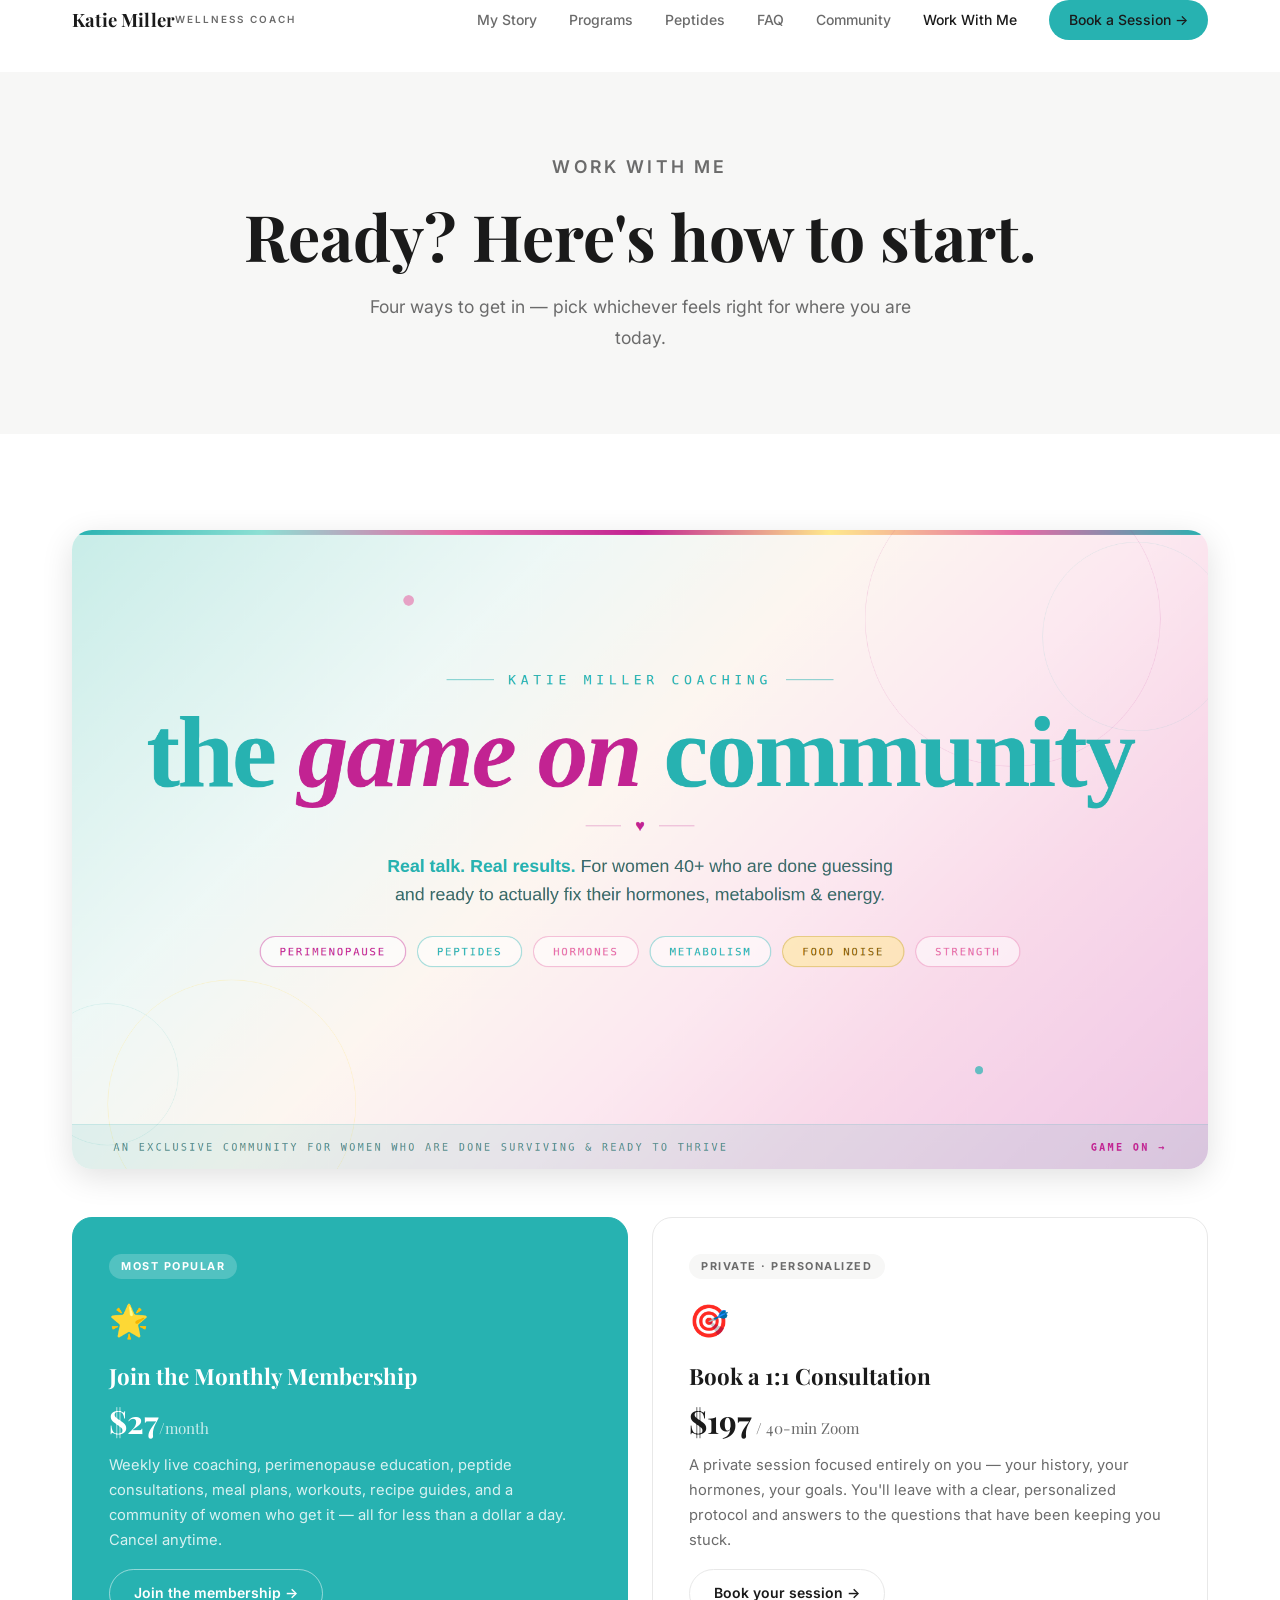
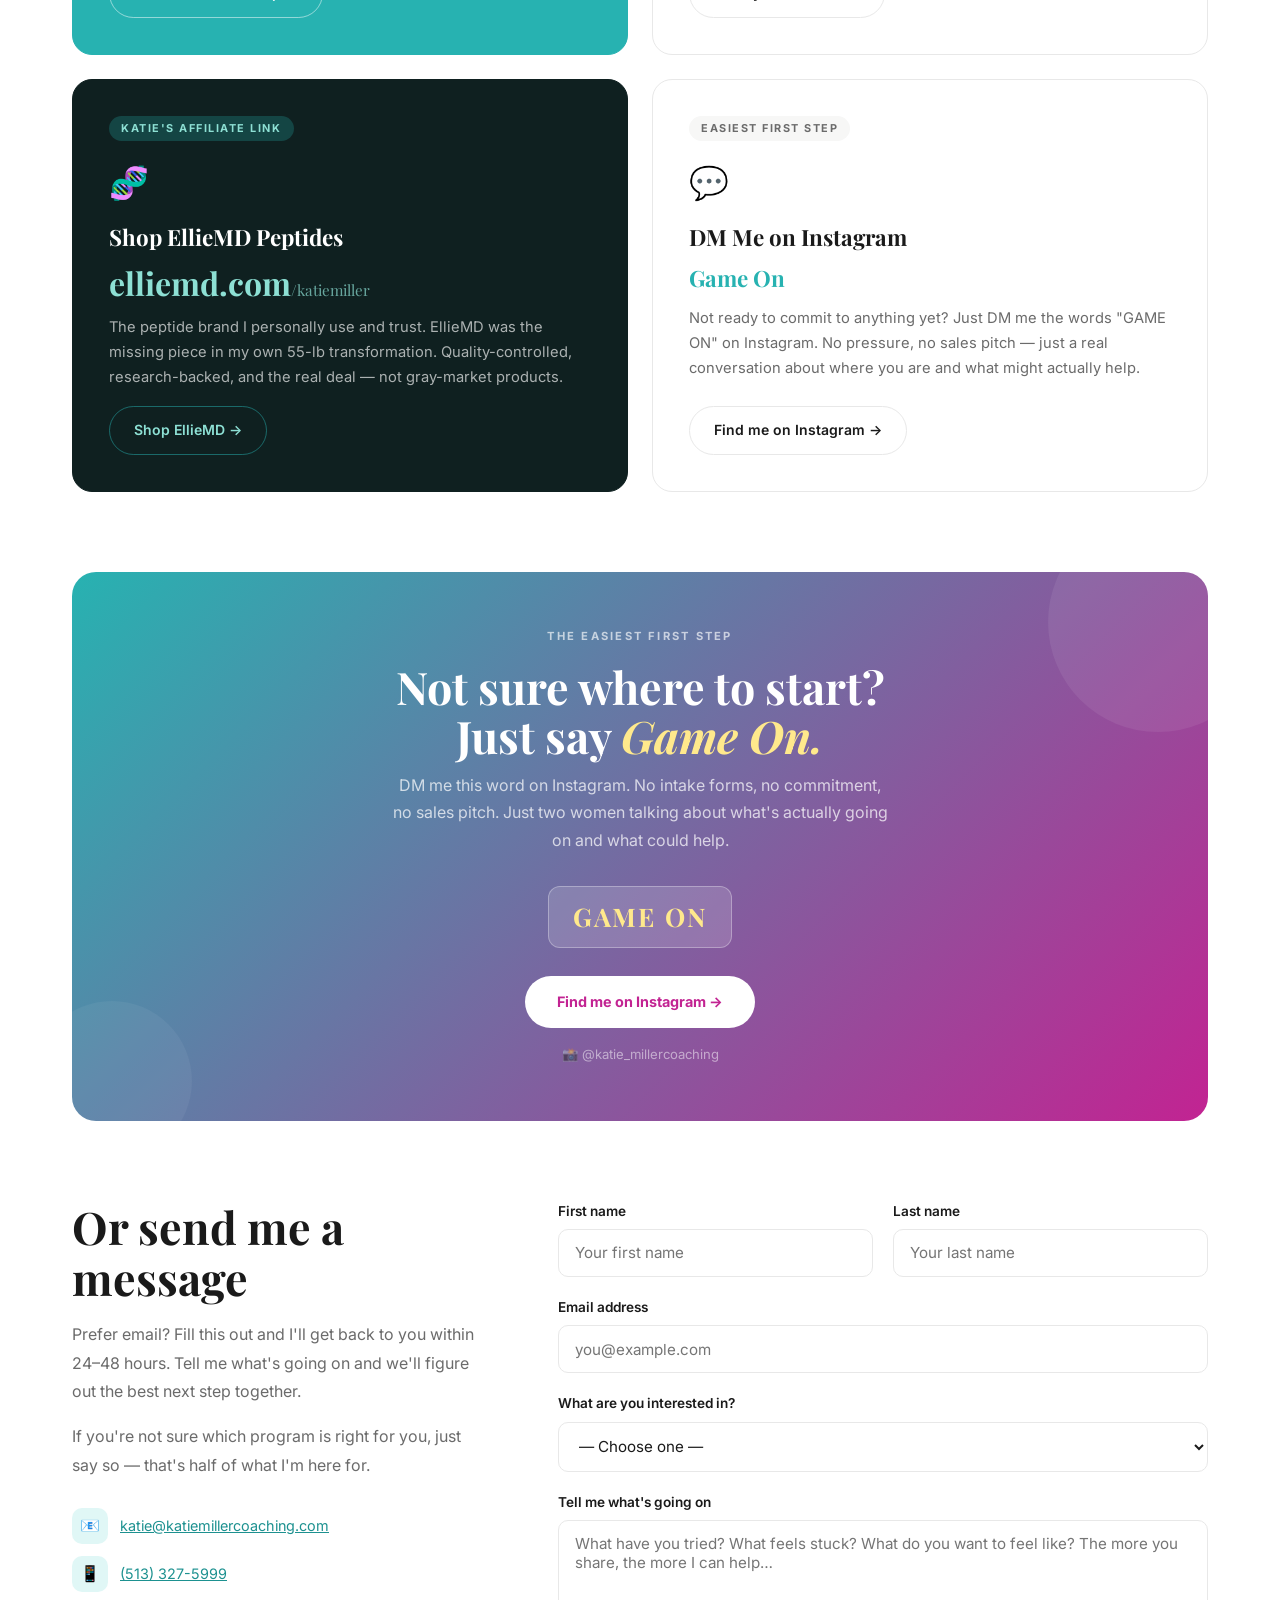
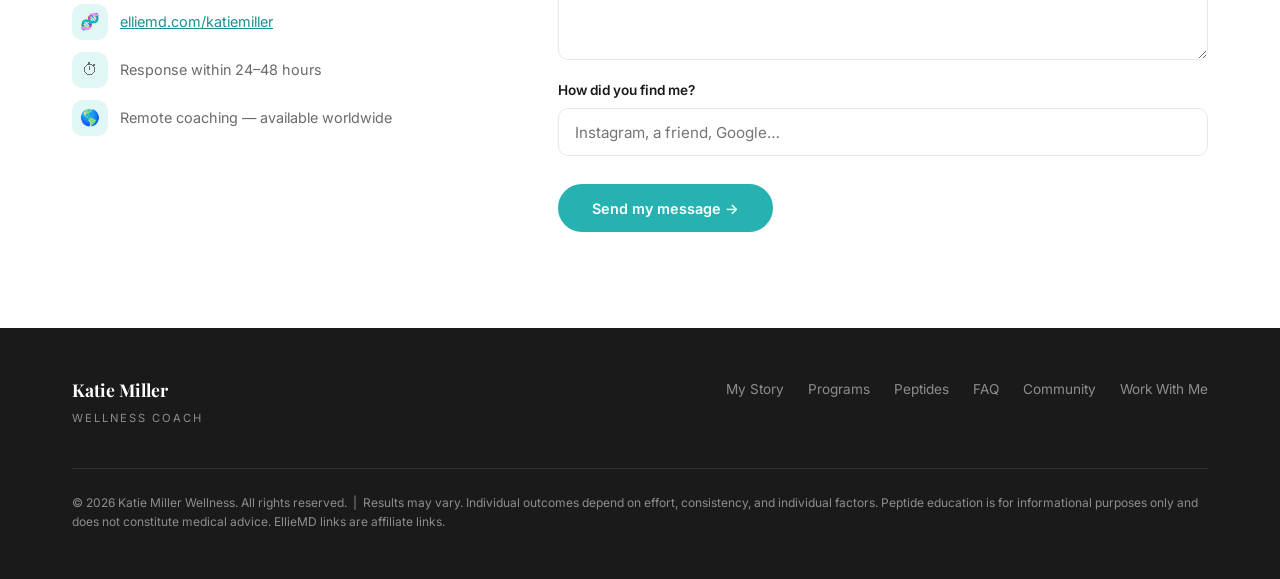
==== contact.html @ aeb62e90 "Initial commit — Katie Miller Wellness website" ====
<!DOCTYPE html>
<html lang="en">
<head>
  <meta charset="UTF-8" />
  <meta name="viewport" content="width=device-width, initial-scale=1.0" />
  <title>Work With Me — Katie Miller Wellness Coach</title>
  <meta name="description" content="Four ways to work with Katie Miller — join the $27 membership, book a $197 1:1 session, shop EllieMD peptides, or DM 'GAME ON' on Instagram. Women 40+ perimenopause coaching." />
  <link rel="stylesheet" href="css/style.css" />
  <style>
    /* ── PATHWAYS GRID ─────────────────────────────── */
    .pathways {
      display: grid;
      grid-template-columns: repeat(2, 1fr);
      gap: 1.5rem;
      margin-bottom: 5rem;
    }

    .pathway {
      border-radius: 20px;
      padding: 2.25rem;
      display: flex;
      flex-direction: column;
      gap: 1rem;
      border: 1.5px solid var(--border);
      background: var(--bg);
      transition: box-shadow 0.2s, transform 0.2s;
      text-decoration: none;
      color: inherit;
    }
    .pathway:hover {
      box-shadow: 0 12px 40px rgba(0,0,0,0.08);
      transform: translateY(-3px);
    }

    .pathway--featured {
      background: var(--accent);
      border-color: var(--accent);
      color: #fff;
    }

    .pathway--elliemd {
      background: #0f2020;
      border-color: #0f2020;
      color: #fff;
    }

    .pathway__icon { font-size: 2rem; }

    .pathway__badge {
      display: inline-block;
      font-size: 0.68rem;
      font-weight: 700;
      letter-spacing: 0.14em;
      text-transform: uppercase;
      padding: 0.25rem 0.75rem;
      border-radius: 100px;
      align-self: flex-start;
    }
    .pathway--featured .pathway__badge { background: rgba(255,255,255,0.2); color: #fff; }
    .pathway--elliemd .pathway__badge  { background: rgba(39,178,177,0.25); color: #8de0d4; }
    .pathway--plain .pathway__badge    { background: var(--bg-soft); color: var(--text-muted); }

    .pathway__title {
      font-family: 'Playfair Display', serif;
      font-size: 1.4rem;
      font-weight: 700;
      line-height: 1.2;
    }

    .pathway__price {
      font-family: 'Playfair Display', serif;
      font-size: 2rem;
      font-weight: 700;
      line-height: 1;
    }
    .pathway__price span { font-size: 0.95rem; font-weight: 400; }
    .pathway--featured .pathway__price span { opacity: 0.75; }
    .pathway--plain .pathway__price span    { color: var(--text-muted); }
    .pathway--elliemd .pathway__price       { color: #8de0d4; }
    .pathway--elliemd .pathway__price span  { color: rgba(141,224,212,0.7); }

    .pathway__desc {
      font-size: 0.92rem;
      line-height: 1.7;
      flex: 1;
    }
    .pathway--featured .pathway__desc { color: rgba(255,255,255,0.82); }
    .pathway--elliemd  .pathway__desc { color: rgba(255,255,255,0.65); }
    .pathway--plain    .pathway__desc { color: var(--text-muted); }

    .pathway__cta {
      display: inline-flex;
      align-items: center;
      gap: 0.4rem;
      padding: 0.75rem 1.5rem;
      border-radius: 100px;
      font-size: 0.875rem;
      font-weight: 600;
      border: 1.5px solid;
      transition: all 0.2s;
      align-self: flex-start;
      margin-top: auto;
      cursor: pointer;
    }
    .pathway--featured .pathway__cta { border-color: rgba(255,255,255,0.5); color: #fff; }
    .pathway--featured .pathway__cta:hover { border-color: #fff; background: rgba(255,255,255,0.12); }
    .pathway--elliemd  .pathway__cta { border-color: rgba(39,178,177,0.5); color: #8de0d4; }
    .pathway--elliemd  .pathway__cta:hover { border-color: #8de0d4; background: rgba(39,178,177,0.1); }
    .pathway--plain    .pathway__cta { border-color: var(--border); color: var(--text); }
    .pathway--plain    .pathway__cta:hover { border-color: var(--text); }

    /* ── INSTAGRAM / DM SECTION ─────────────────────── */
    .dm-section {
      background: linear-gradient(135deg, #27b2b1, #c22392);
      border-radius: 24px;
      padding: 3.5rem;
      text-align: center;
      margin-bottom: 5rem;
      position: relative;
      overflow: hidden;
    }
    .dm-section::before {
      content: '';
      position: absolute; top: -60px; right: -60px;
      width: 220px; height: 220px; border-radius: 50%;
      background: rgba(255,255,255,0.07);
    }
    .dm-section::after {
      content: '';
      position: absolute; bottom: -40px; left: -40px;
      width: 160px; height: 160px; border-radius: 50%;
      background: rgba(255,255,255,0.05);
    }
    .dm-section__inner { position: relative; z-index: 1; }
    .dm-section__tag {
      font-size: 0.7rem; font-weight: 700; letter-spacing: 0.2em;
      text-transform: uppercase; color: rgba(255,255,255,0.65);
      margin-bottom: 1rem;
    }
    .dm-section__title {
      font-family: 'Playfair Display', serif;
      font-size: clamp(1.8rem, 4vw, 2.8rem);
      font-weight: 700; color: #fff;
      margin-bottom: 0.75rem; line-height: 1.1;
    }
    .dm-section__title em { font-style: italic; color: #ffe98c; }
    .dm-section__sub {
      color: rgba(255,255,255,0.72); font-size: 1rem;
      line-height: 1.7; max-width: 500px; margin: 0 auto 2rem;
    }
    .dm-section__word {
      display: inline-block;
      background: rgba(255,255,255,0.15);
      border: 1.5px solid rgba(255,255,255,0.3);
      border-radius: 12px;
      padding: 0.6rem 1.5rem;
      font-family: 'Playfair Display', serif;
      font-size: 1.6rem; font-weight: 700;
      color: #ffe98c; letter-spacing: 0.08em;
      margin-bottom: 1.75rem;
    }
    .dm-section__cta {
      display: inline-flex; align-items: center; gap: 0.5rem;
      background: #fff; color: #c22392;
      font-size: 0.9rem; font-weight: 700;
      padding: 0.9rem 2rem; border-radius: 100px;
      text-decoration: none; transition: opacity 0.2s;
    }
    .dm-section__cta:hover { opacity: 0.9; }
    .dm-section__handle {
      display: block; margin-top: 1rem;
      color: rgba(255,255,255,0.5); font-size: 0.82rem;
    }

    /* ── CONTACT FORM SECTION ───────────────────────── */
    .contact-layout {
      display: grid;
      grid-template-columns: 1fr 1.6fr;
      gap: 5rem;
      align-items: start;
    }

    .contact-aside h2 { margin-bottom: 1rem; }
    .contact-aside p { color: var(--text-muted); line-height: 1.8; font-size: 1rem; margin-bottom: 1rem; }

    .contact-detail-list { display: flex; flex-direction: column; gap: 0.75rem; margin-top: 1.75rem; }
    .contact-detail-row {
      display: flex; align-items: center; gap: 0.75rem;
      font-size: 0.9rem; color: var(--text-muted);
    }
    .contact-detail-row__icon {
      width: 36px; height: 36px; border-radius: 10px;
      background: var(--accent-light);
      display: flex; align-items: center; justify-content: center;
      flex-shrink: 0; font-size: 1rem;
    }
    .contact-detail-row a { color: var(--accent-dark); text-decoration: underline; }

    @media (max-width: 900px) {
      .pathways { grid-template-columns: 1fr; }
      .contact-layout { grid-template-columns: 1fr; gap: 3rem; }
      .dm-section { padding: 2.5rem 1.5rem; }
    }
  </style>
</head>
<body>

  <!-- ===== NAVIGATION ===== -->
  <nav class="nav">
    <div class="container">
      <div class="nav__inner">
        <a href="index.html" class="nav__logo">
          <span class="nav__logo-name">Katie Miller</span>
          <span class="nav__logo-sub">Wellness Coach</span>
        </a>
        <ul class="nav__links">
          <li><a href="my-story.html">My Story</a></li>
          <li><a href="programs.html">Programs</a></li>
          <li><a href="https://katiemillercoaching.com/peptide-101" target="_blank" rel="noopener">Peptides</a></li>
          <li><a href="faq.html">FAQ</a></li>
          <li><a href="https://www.skool.com/the-game-on-community" target="_blank" rel="noopener">Community</a></li>
          <li><a href="contact.html">Work With Me</a></li>
          <li><a href="contact.html" class="btn-nav">Book a Session →</a></li>
        </ul>
        <button class="nav__hamburger" aria-label="Toggle menu">
          <span></span><span></span><span></span>
        </button>
      </div>
    </div>
  </nav>
  <nav class="nav__drawer">
    <a href="my-story.html">My Story</a>
    <a href="programs.html">Programs</a>
    <a href="https://katiemillercoaching.com/peptide-101" target="_blank" rel="noopener">Peptides</a>
    <a href="faq.html">FAQ</a>
    <a href="https://www.skool.com/the-game-on-community" target="_blank" rel="noopener">Community</a>
    <a href="contact.html">Work With Me</a>
    <a href="contact.html" class="btn btn--primary" style="margin-top:0.5rem;">Book a Session →</a>
  </nav>

  <!-- ===== PAGE HERO ===== -->
  <section class="page-hero">
    <div class="container">
      <p class="eyebrow">Work With Me</p>
      <h1>Ready? Here's how to start.</h1>
      <p>Four ways to get in — pick whichever feels right for where you are today.</p>
    </div>
  </section>

  <!-- ===== PATHWAYS ===== -->
  <section class="section">
    <div class="container">

      <!-- Skool community banner -->
      <a href="https://www.skool.com/the-game-on-community" target="_blank" rel="noopener" style="display:block;margin-bottom:3rem;border-radius:20px;overflow:hidden;box-shadow:0 8px 32px rgba(0,0,0,0.12);">
        <img src="images/skool-banner.png" alt="The Game On Community — Katie Miller Coaching" style="width:100%;display:block;">
      </a>

      <div class="pathways">

        <!-- Membership -->
        <div class="pathway pathway--featured">
          <span class="pathway__badge">Most popular</span>
          <div class="pathway__icon">🌟</div>
          <h3 class="pathway__title">Join the Monthly Membership</h3>
          <div class="pathway__price">$27<span>/month</span></div>
          <p class="pathway__desc">Weekly live coaching, perimenopause education, peptide consultations, meal plans, workouts, recipe guides, and a community of women who get it — all for less than a dollar a day. Cancel anytime.</p>
          <a href="https://buy.stripe.com/00wbIVf8x89642Z5EM5c400" target="_blank" rel="noopener" class="pathway__cta">Join the membership →</a>
        </div>

        <!-- 1:1 Session -->
        <div class="pathway pathway--plain">
          <span class="pathway__badge">Private · Personalized</span>
          <div class="pathway__icon">🎯</div>
          <h3 class="pathway__title">Book a 1:1 Consultation</h3>
          <div class="pathway__price">$197<span> / 40-min Zoom</span></div>
          <p class="pathway__desc">A private session focused entirely on you — your history, your hormones, your goals. You'll leave with a clear, personalized protocol and answers to the questions that have been keeping you stuck.</p>
          <a href="mailto:katie@katiemillercoaching.com?subject=1:1 Consultation Booking" class="pathway__cta">Book your session →</a>
        </div>

        <!-- EllieMD -->
        <a href="https://www.elliemd.com/katiemiller" target="_blank" rel="noopener" class="pathway pathway--elliemd">
          <span class="pathway__badge">Katie's affiliate link</span>
          <div class="pathway__icon">🧬</div>
          <h3 class="pathway__title">Shop EllieMD Peptides</h3>
          <div class="pathway__price">elliemd.com<span>/katiemiller</span></div>
          <p class="pathway__desc">The peptide brand I personally use and trust. EllieMD was the missing piece in my own 55-lb transformation. Quality-controlled, research-backed, and the real deal — not gray-market products.</p>
          <span class="pathway__cta">Shop EllieMD →</span>
        </a>

        <!-- DM on Instagram -->
        <div class="pathway pathway--plain">
          <span class="pathway__badge">Easiest first step</span>
          <div class="pathway__icon">💬</div>
          <h3 class="pathway__title">DM Me on Instagram</h3>
          <div class="pathway__price" style="font-size:1.4rem; color:var(--accent);">Game On</div>
          <p class="pathway__desc">Not ready to commit to anything yet? Just DM me the words "GAME ON" on Instagram. No pressure, no sales pitch — just a real conversation about where you are and what might actually help.</p>
          <a href="https://www.instagram.com/katie_millercoaching/" target="_blank" rel="noopener" class="pathway__cta">Find me on Instagram →</a>
        </div>

      </div>

      <!-- DM BANNER -->
      <div class="dm-section">
        <div class="dm-section__inner">
          <p class="dm-section__tag">The easiest first step</p>
          <h2 class="dm-section__title">Not sure where to start?<br>Just say <em>Game On.</em></h2>
          <p class="dm-section__sub">DM me this word on Instagram. No intake forms, no commitment, no sales pitch. Just two women talking about what's actually going on and what could help.</p>
          <div class="dm-section__word">GAME ON</div>
          <br>
          <a href="https://www.instagram.com/katie_millercoaching/" target="_blank" rel="noopener" class="dm-section__cta">
            Find me on Instagram →
          </a>
          <span class="dm-section__handle">📸 @katie_millercoaching</span>
        </div>
      </div>

      <!-- CONTACT FORM -->
      <div class="contact-layout">

        <div class="contact-aside">
          <h2>Or send me a message</h2>
          <p>Prefer email? Fill this out and I'll get back to you within 24–48 hours. Tell me what's going on and we'll figure out the best next step together.</p>
          <p>If you're not sure which program is right for you, just say so — that's half of what I'm here for.</p>

          <div class="contact-detail-list">
            <div class="contact-detail-row">
              <div class="contact-detail-row__icon">📧</div>
              <a href="mailto:katie@katiemillercoaching.com">katie@katiemillercoaching.com</a>
            </div>
            <div class="contact-detail-row">
              <div class="contact-detail-row__icon">📱</div>
              <a href="tel:5133275999">(513) 327-5999</a>
            </div>
            <div class="contact-detail-row">
              <div class="contact-detail-row__icon">🧬</div>
              <a href="https://www.elliemd.com/katiemiller" target="_blank" rel="noopener">elliemd.com/katiemiller</a>
            </div>
            <div class="contact-detail-row">
              <div class="contact-detail-row__icon">⏱</div>
              <span>Response within 24–48 hours</span>
            </div>
            <div class="contact-detail-row">
              <div class="contact-detail-row__icon">🌎</div>
              <span>Remote coaching — available worldwide</span>
            </div>
          </div>
        </div>

        <form class="form" action="mailto:katie@katiemillercoaching.com" method="POST" enctype="text/plain">
          <div class="form-row">
            <div class="form-group">
              <label for="first-name">First name</label>
              <input type="text" id="first-name" name="first-name" placeholder="Your first name" required />
            </div>
            <div class="form-group">
              <label for="last-name">Last name</label>
              <input type="text" id="last-name" name="last-name" placeholder="Your last name" required />
            </div>
          </div>

          <div class="form-group">
            <label for="email">Email address</label>
            <input type="email" id="email" name="email" placeholder="you@example.com" required />
          </div>

          <div class="form-group">
            <label for="interest">What are you interested in?</label>
            <select id="interest" name="interest">
              <option value="">— Choose one —</option>
              <option value="membership">Monthly Membership ($27/mo)</option>
              <option value="consult">1:1 Consultation ($197)</option>
              <option value="elliemd">EllieMD peptides</option>
              <option value="unsure">Not sure yet — I need help figuring it out</option>
            </select>
          </div>

          <div class="form-group">
            <label for="situation">Tell me what's going on</label>
            <textarea id="situation" name="situation" placeholder="What have you tried? What feels stuck? What do you want to feel like? The more you share, the more I can help…" required></textarea>
          </div>

          <div class="form-group">
            <label for="heard">How did you find me?</label>
            <input type="text" id="heard" name="heard" placeholder="Instagram, a friend, Google…" />
          </div>

          <!-- Hidden field so you know where submissions came from -->
          <input type="hidden" name="_subject" value="New inquiry from katiemillerwellness.com" />

          <button type="submit" class="btn btn--primary" style="align-self:flex-start; margin-top:0.5rem;">
            Send my message →
          </button>
        </form>

      </div>
    </div>
  </section>

  <!-- ===== FOOTER ===== -->
  <footer class="footer">
    <div class="container">
      <div class="footer__inner">
        <div>
          <div class="footer__brand-name">Katie Miller</div>
          <div class="footer__brand-sub">Wellness Coach</div>
        </div>
        <ul class="footer__links">
          <li><a href="my-story.html">My Story</a></li>
          <li><a href="programs.html">Programs</a></li>
          <li><a href="https://katiemillercoaching.com/peptide-101" target="_blank" rel="noopener">Peptides</a></li>
          <li><a href="faq.html">FAQ</a></li>
          <li><a href="https://www.skool.com/the-game-on-community" target="_blank" rel="noopener">Community</a></li>
          <li><a href="contact.html">Work With Me</a></li>
        </ul>
      </div>
      <div class="footer__bottom">
        © 2026 Katie Miller Wellness. All rights reserved. &nbsp;|&nbsp; Results may vary. Individual outcomes depend on effort, consistency, and individual factors. Peptide education is for informational purposes only and does not constitute medical advice. EllieMD links are affiliate links.
      </div>
    </div>
  </footer>

  <script src="js/main.js"></script>
</body>
</html>
---- css/style.css ----
/* ============================================================
   DESIGN SYSTEM
   ============================================================ */
@import url('https://fonts.googleapis.com/css2?family=Playfair+Display:ital,wght@0,400;0,600;0,700;1,400;1,600&family=Inter:wght@300;400;500;600&display=swap');

:root {
  --bg: #ffffff;
  --bg-soft: #f7f7f6;
  --bg-dark: #1a1a1a;
  --text: #1a1a1a;
  --text-muted: #6b6b6b;
  --accent: #27b2b1;
  --accent-dark: #1d9190;
  --accent-light: #e0f7f6;
  --accent2: #e66aa6;
  --accent2-dark: #c22392;
  --border: #e8e8e8;
  --max-w: 1200px;
  --nav-h: 72px;
}

/* ============================================================
   RESET & BASE
   ============================================================ */
*, *::before, *::after { box-sizing: border-box; margin: 0; padding: 0; }

html { scroll-behavior: smooth; font-size: 16px; }

body {
  font-family: 'Inter', sans-serif;
  color: var(--text);
  background: var(--bg);
  line-height: 1.6;
  -webkit-font-smoothing: antialiased;
}

img { max-width: 100%; display: block; }
a { color: inherit; text-decoration: none; }
ul { list-style: none; }

/* ============================================================
   TYPOGRAPHY
   ============================================================ */
h1, h2, h3, h4 {
  font-family: 'Playfair Display', serif;
  line-height: 1.15;
  font-weight: 700;
}

h1 { font-size: clamp(2.4rem, 5vw, 4rem); }
h2 { font-size: clamp(1.8rem, 3.5vw, 2.8rem); }
h3 { font-size: clamp(1.2rem, 2vw, 1.6rem); }

.eyebrow {
  font-family: 'Inter', sans-serif;
  font-size: 0.72rem;
  font-weight: 600;
  letter-spacing: 0.18em;
  text-transform: uppercase;
  color: var(--text-muted);
}

/* ============================================================
   LAYOUT HELPERS
   ============================================================ */
.container {
  width: 100%;
  max-width: var(--max-w);
  margin: 0 auto;
  padding: 0 2rem;
}

.section { padding: 6rem 0; }
.section--soft { background: var(--bg-soft); }
.section--dark { background: var(--bg-dark); color: #fff; }

.two-col {
  display: grid;
  grid-template-columns: 1fr 1fr;
  gap: 4rem;
  align-items: center;
}

.three-col {
  display: grid;
  grid-template-columns: repeat(3, 1fr);
  gap: 2rem;
}

/* ============================================================
   NAVIGATION
   ============================================================ */
.nav {
  position: fixed;
  top: 0; left: 0; right: 0;
  z-index: 100;
  height: var(--nav-h);
  background: rgba(255,255,255,0.95);
  backdrop-filter: blur(8px);
  border-bottom: 1px solid transparent;
  transition: border-color 0.3s, box-shadow 0.3s;
}

.nav.scrolled {
  border-color: var(--border);
  box-shadow: 0 1px 12px rgba(0,0,0,0.06);
}

.nav__inner {
  display: flex;
  align-items: center;
  justify-content: space-between;
  height: 100%;
}

.nav__logo {
  display: flex;
  align-items: center;
}

.nav__logo-img {
  height: 46px;
  width: auto;
  mix-blend-mode: multiply;
}

.nav__logo-name {
  font-family: 'Playfair Display', serif;
  font-size: 1.15rem;
  font-weight: 700;
  letter-spacing: 0.01em;
}

.nav__logo-sub {
  font-size: 0.62rem;
  font-weight: 600;
  letter-spacing: 0.2em;
  text-transform: uppercase;
  color: var(--text-muted);
}

.nav__links {
  display: flex;
  align-items: center;
  gap: 2rem;
}

.nav__links a {
  font-size: 0.875rem;
  font-weight: 500;
  color: var(--text-muted);
  transition: color 0.2s;
}

.nav__links a:hover { color: var(--text); }

.nav__links a.active { color: var(--text); }

.btn-nav {
  display: inline-flex;
  align-items: center;
  gap: 0.4rem;
  padding: 0.55rem 1.25rem;
  background: var(--accent);
  color: #fff;
  border-radius: 100px;
  font-size: 0.85rem;
  font-weight: 600;
  transition: background 0.2s, transform 0.15s;
}

.btn-nav:hover {
  background: var(--accent-dark);
  transform: translateY(-1px);
}

/* Hamburger */
.nav__hamburger {
  display: none;
  flex-direction: column;
  gap: 5px;
  cursor: pointer;
  padding: 4px;
  background: none;
  border: none;
}

.nav__hamburger span {
  display: block;
  width: 24px;
  height: 2px;
  background: var(--text);
  border-radius: 2px;
  transition: transform 0.3s, opacity 0.3s;
}

.nav__hamburger.open span:nth-child(1) { transform: translateY(7px) rotate(45deg); }
.nav__hamburger.open span:nth-child(2) { opacity: 0; }
.nav__hamburger.open span:nth-child(3) { transform: translateY(-7px) rotate(-45deg); }

/* Mobile drawer */
.nav__drawer {
  display: none;
  position: fixed;
  top: var(--nav-h);
  left: 0; right: 0;
  background: #fff;
  border-bottom: 1px solid var(--border);
  padding: 1.5rem 2rem 2rem;
  flex-direction: column;
  gap: 1.25rem;
  z-index: 99;
}

.nav__drawer.open { display: flex; }

.nav__drawer a {
  font-size: 1rem;
  font-weight: 500;
  color: var(--text);
  padding-bottom: 0.75rem;
  border-bottom: 1px solid var(--border);
}

/* ============================================================
   BUTTONS
   ============================================================ */
.btn {
  display: inline-flex;
  align-items: center;
  gap: 0.4rem;
  padding: 0.85rem 2rem;
  border-radius: 100px;
  font-family: 'Inter', sans-serif;
  font-size: 0.9rem;
  font-weight: 600;
  cursor: pointer;
  transition: all 0.2s;
  border: 2px solid transparent;
}

.btn--primary {
  background: var(--accent);
  color: #fff;
  border-color: var(--accent);
}

.btn--primary:hover {
  background: var(--accent-dark);
  border-color: var(--accent-dark);
  transform: translateY(-2px);
  box-shadow: 0 6px 20px rgba(39,178,177,0.35);
}

.btn--outline {
  background: transparent;
  color: var(--text);
  border-color: var(--border);
}

.btn--outline:hover {
  border-color: var(--text);
  transform: translateY(-2px);
}

.btn--outline-white {
  background: transparent;
  color: #fff;
  border-color: rgba(255,255,255,0.4);
}

.btn--outline-white:hover {
  border-color: #fff;
  background: rgba(255,255,255,0.08);
}

.btn-group {
  display: flex;
  gap: 1rem;
  flex-wrap: wrap;
  align-items: center;
}

/* ============================================================
   HERO
   ============================================================ */
.hero {
  min-height: 100vh;
  padding-top: var(--nav-h);
  display: flex;
  align-items: center;
}

.hero__inner {
  display: grid;
  grid-template-columns: 1fr 1fr;
  gap: 4rem;
  align-items: center;
  padding: 5rem 0;
}

.hero__tag {
  margin-bottom: 1.25rem;
}

.hero__headline {
  font-size: clamp(3rem, 6.5vw, 5.2rem);
  line-height: 1.08;
  margin-bottom: 1.5rem;
}

.hero__headline em {
  font-style: italic;
  color: var(--accent2-dark);
}

.hero__sub {
  font-size: 1.05rem;
  color: var(--text-muted);
  line-height: 1.75;
  margin-bottom: 2.5rem;
  max-width: 480px;
}

/* Hero image / media block */
.hero__media {
  position: relative;
}

.hero__img-wrap {
  border-radius: 20px;
  overflow: hidden;
  background: var(--accent-light);
  aspect-ratio: 4/5;
  display: flex;
  align-items: center;
  justify-content: center;
}

.hero__img-wrap img {
  width: 100%;
  height: 100%;
  object-fit: cover;
}

.hero__img-placeholder {
  width: 100%;
  height: 100%;
  background: linear-gradient(135deg, var(--accent-light) 0%, #b2e8e7 100%);
  display: flex;
  flex-direction: column;
  align-items: center;
  justify-content: center;
  gap: 0.5rem;
  color: var(--accent-dark);
  font-size: 0.85rem;
  font-weight: 500;
  aspect-ratio: 4/5;
}

/* Floating stat badges */
.hero__badge {
  position: absolute;
  background: #fff;
  border-radius: 14px;
  padding: 0.7rem 1.1rem;
  box-shadow: 0 8px 30px rgba(0,0,0,0.12);
  display: flex;
  flex-direction: column;
  line-height: 1.2;
  white-space: nowrap;
}

.hero__badge--tl {
  top: -1rem;
  left: -1.5rem;
}

.hero__badge--br {
  bottom: -1rem;
  right: -1.5rem;
}

.hero__badge-value {
  font-family: 'Playfair Display', serif;
  font-size: 1.6rem;
  font-weight: 700;
  color: var(--text);
}

.hero__badge-label {
  font-size: 0.68rem;
  font-weight: 600;
  letter-spacing: 0.1em;
  text-transform: uppercase;
  color: var(--text-muted);
}

.hero__badge-sub {
  font-size: 0.72rem;
  color: var(--accent-dark);
  font-weight: 600;
}

/* ============================================================
   STATS / PROOF STRIP
   ============================================================ */
.stats { border-top: 1px solid var(--border); border-bottom: 1px solid var(--border); }

.stats__grid {
  display: grid;
  grid-template-columns: repeat(3, 1fr);
  divide-x: 1px solid var(--border);
}

.stat-item {
  padding: 2.5rem 2rem;
  text-align: center;
  border-right: 1px solid var(--border);
}

.stat-item:last-child { border-right: none; }

.stat-item__value {
  font-family: 'Playfair Display', serif;
  font-size: 2.8rem;
  font-weight: 700;
  color: var(--text);
  line-height: 1;
  margin-bottom: 0.4rem;
}

.stat-item__label {
  font-size: 0.8rem;
  font-weight: 500;
  color: var(--text-muted);
  text-transform: uppercase;
  letter-spacing: 0.1em;
}

/* ============================================================
   STORY TEASER
   ============================================================ */
.story-img {
  border-radius: 16px;
  overflow: hidden;
  background: var(--accent-light);
}

.story-img__placeholder {
  aspect-ratio: 4/5;
  background: linear-gradient(160deg, #b2e8e7 0%, var(--accent-light) 100%);
  display: flex;
  align-items: center;
  justify-content: center;
  color: var(--accent-dark);
  font-size: 0.85rem;
  font-weight: 500;
}

.story-text { display: flex; flex-direction: column; gap: 1.25rem; }

.story-text h2 { margin-bottom: 0.25rem; }

.story-text p { color: var(--text-muted); font-size: 1.05rem; line-height: 1.8; }

/* ============================================================
   PROGRAM CARDS
   ============================================================ */
.section__header {
  text-align: center;
  margin-bottom: 3.5rem;
}

.section__header h2 { margin-bottom: 0.75rem; }
.section__header p { color: var(--text-muted); font-size: 1.05rem; max-width: 520px; margin: 0 auto; }

.card {
  background: var(--bg);
  border: 1px solid var(--border);
  border-radius: 16px;
  padding: 2rem;
  display: flex;
  flex-direction: column;
  gap: 1rem;
  transition: box-shadow 0.2s, transform 0.2s;
}

.card:hover {
  box-shadow: 0 10px 36px rgba(0,0,0,0.08);
  transform: translateY(-3px);
}

.card--featured {
  background: var(--accent);
  border-color: var(--accent);
  color: #fff;
}

.card--featured .card__meta,
.card--featured .card__desc { color: rgba(255,255,255,0.8); }

.card__icon {
  width: 44px;
  height: 44px;
  border-radius: 12px;
  background: var(--accent-light);
  display: flex;
  align-items: center;
  justify-content: center;
  font-size: 1.3rem;
}

.card--featured .card__icon { background: rgba(255,255,255,0.2); }

.card__title {
  font-family: 'Playfair Display', serif;
  font-size: 1.3rem;
  font-weight: 700;
}

.card__meta {
  font-size: 0.8rem;
  font-weight: 600;
  letter-spacing: 0.1em;
  text-transform: uppercase;
  color: var(--text-muted);
}

.card__desc {
  color: var(--text-muted);
  font-size: 0.95rem;
  line-height: 1.7;
  flex: 1;
}

.card .btn { margin-top: auto; align-self: flex-start; }

.card--featured .btn--outline {
  color: #fff;
  border-color: rgba(255,255,255,0.5);
}

.card--featured .btn--outline:hover {
  border-color: #fff;
  background: rgba(255,255,255,0.1);
}

/* ============================================================
   TESTIMONIALS
   ============================================================ */
.testimonials { }

.testimonial-grid {
  display: grid;
  grid-template-columns: repeat(3, 1fr);
  gap: 1.5rem;
}

.testimonial {
  background: var(--bg);
  border: 1px solid var(--border);
  border-radius: 16px;
  padding: 1.75rem;
  display: flex;
  flex-direction: column;
  gap: 1rem;
}

.testimonial__stars {
  color: var(--accent);
  font-size: 0.9rem;
  letter-spacing: 0.1em;
}

.testimonial__quote {
  font-family: 'Playfair Display', serif;
  font-size: 1rem;
  line-height: 1.65;
  color: var(--text);
  flex: 1;
}

.testimonial__author {
  display: flex;
  align-items: center;
  gap: 0.75rem;
}

.testimonial__avatar {
  width: 40px;
  height: 40px;
  border-radius: 50%;
  background: var(--accent-light);
  display: flex;
  align-items: center;
  justify-content: center;
  font-weight: 700;
  font-size: 0.85rem;
  color: var(--accent-dark);
  flex-shrink: 0;
}

.testimonial__name { font-weight: 600; font-size: 0.9rem; }
.testimonial__detail { font-size: 0.8rem; color: var(--text-muted); }

/* ============================================================
   CTA BANNER
   ============================================================ */
.cta-banner {
  background: linear-gradient(135deg, var(--accent) 0%, var(--accent2-dark) 100%);
  color: #fff;
  text-align: center;
  padding: 6rem 0;
}

.cta-banner h2 {
  margin-bottom: 1rem;
  color: #fff;
}

.cta-banner p {
  color: rgba(255,255,255,0.65);
  font-size: 1.05rem;
  max-width: 480px;
  margin: 0 auto 2.5rem;
  line-height: 1.7;
}

/* ============================================================
   PAGE HERO (inner pages)
   ============================================================ */
.page-hero {
  padding: calc(var(--nav-h) + 5rem) 0 5rem;
  text-align: center;
  background: var(--bg-soft);
}

.page-hero .eyebrow { margin-bottom: 1rem; }
.page-hero h1 { margin-bottom: 1.25rem; }
.page-hero p {
  font-size: 1.1rem;
  color: var(--text-muted);
  max-width: 560px;
  margin: 0 auto;
  line-height: 1.75;
}

/* ============================================================
   MY STORY PAGE
   ============================================================ */
.story-section { max-width: 720px; margin: 0 auto; }

.story-section p {
  font-size: 1.05rem;
  color: var(--text-muted);
  line-height: 1.85;
  margin-bottom: 1.5rem;
}

.story-section h3 {
  margin: 2.5rem 0 1rem;
  color: var(--text);
}

.pull-quote {
  border-left: 3px solid var(--accent);
  padding: 1.5rem 2rem;
  margin: 2.5rem 0;
  background: var(--accent-light);
  border-radius: 0 12px 12px 0;
}

.pull-quote p {
  font-family: 'Playfair Display', serif;
  font-size: 1.25rem;
  font-style: italic;
  color: var(--text) !important;
  line-height: 1.6;
  margin: 0 !important;
}

/* ============================================================
   FAQ PAGE
   ============================================================ */
.faq-list {
  max-width: 720px;
  margin: 0 auto;
  display: flex;
  flex-direction: column;
  gap: 0;
}

.faq-item {
  border-bottom: 1px solid var(--border);
}

.faq-item:first-child { border-top: 1px solid var(--border); }

.faq-question {
  width: 100%;
  background: none;
  border: none;
  padding: 1.4rem 0;
  display: flex;
  justify-content: space-between;
  align-items: center;
  cursor: pointer;
  text-align: left;
  font-family: 'Inter', sans-serif;
  font-size: 1rem;
  font-weight: 600;
  color: var(--text);
  gap: 1rem;
  transition: color 0.2s;
}

.faq-question:hover { color: var(--accent-dark); }

.faq-chevron {
  width: 20px;
  height: 20px;
  flex-shrink: 0;
  border-radius: 50%;
  border: 1.5px solid var(--border);
  display: flex;
  align-items: center;
  justify-content: center;
  font-size: 0.7rem;
  transition: transform 0.3s, border-color 0.2s;
  color: var(--text-muted);
}

.faq-item.open .faq-chevron {
  transform: rotate(180deg);
  border-color: var(--accent);
  color: var(--accent);
}

.faq-answer {
  max-height: 0;
  overflow: hidden;
  transition: max-height 0.35s ease;
}

.faq-answer-inner {
  padding-bottom: 1.4rem;
  color: var(--text-muted);
  font-size: 0.97rem;
  line-height: 1.8;
}

.faq-item.open .faq-answer { max-height: 400px; }

/* ============================================================
   CONTACT PAGE
   ============================================================ */
.contact-grid {
  display: grid;
  grid-template-columns: 1fr 1.6fr;
  gap: 5rem;
  align-items: start;
}

.contact-info h2 { margin-bottom: 1rem; }
.contact-info p { color: var(--text-muted); line-height: 1.8; font-size: 1rem; margin-bottom: 1.5rem; }

.contact-detail {
  display: flex;
  flex-direction: column;
  gap: 0.75rem;
  margin-top: 2rem;
}

.contact-detail-item {
  display: flex;
  align-items: center;
  gap: 0.75rem;
  font-size: 0.9rem;
  color: var(--text-muted);
}

.contact-detail-item span:first-child {
  width: 36px;
  height: 36px;
  border-radius: 10px;
  background: var(--accent-light);
  display: flex;
  align-items: center;
  justify-content: center;
  flex-shrink: 0;
  font-size: 1rem;
}

/* Form */
.form { display: flex; flex-direction: column; gap: 1.25rem; }

.form-group { display: flex; flex-direction: column; gap: 0.4rem; }

.form-group label {
  font-size: 0.85rem;
  font-weight: 600;
  color: var(--text);
}

.form-group input,
.form-group select,
.form-group textarea {
  width: 100%;
  padding: 0.85rem 1rem;
  border: 1.5px solid var(--border);
  border-radius: 10px;
  font-family: 'Inter', sans-serif;
  font-size: 0.95rem;
  color: var(--text);
  background: var(--bg);
  transition: border-color 0.2s, box-shadow 0.2s;
  outline: none;
}

.form-group input:focus,
.form-group select:focus,
.form-group textarea:focus {
  border-color: var(--accent);
  box-shadow: 0 0 0 3px rgba(39,178,177,0.15);
}

.form-group textarea { resize: vertical; min-height: 140px; }

.form-row {
  display: grid;
  grid-template-columns: 1fr 1fr;
  gap: 1.25rem;
}

/* ============================================================
   FOOTER
   ============================================================ */
.footer {
  background: var(--bg-dark);
  color: rgba(255,255,255,0.5);
  padding: 3rem 0;
}

.footer__inner {
  display: flex;
  justify-content: space-between;
  align-items: start;
  gap: 2rem;
  flex-wrap: wrap;
  margin-bottom: 2.5rem;
}

.footer__brand-name {
  font-family: 'Playfair Display', serif;
  font-size: 1.1rem;
  font-weight: 700;
  color: #fff;
  margin-bottom: 0.35rem;
}

.footer__brand-sub {
  font-size: 0.7rem;
  letter-spacing: 0.18em;
  text-transform: uppercase;
}

.footer__links {
  display: flex;
  gap: 1.5rem;
  flex-wrap: wrap;
}

.footer__links a {
  font-size: 0.85rem;
  color: rgba(255,255,255,0.5);
  transition: color 0.2s;
}

.footer__links a:hover { color: #fff; }

.footer__bottom {
  border-top: 1px solid rgba(255,255,255,0.1);
  padding-top: 1.5rem;
  font-size: 0.75rem;
  line-height: 1.6;
}

/* ============================================================
   RESPONSIVE
   ============================================================ */
@media (max-width: 900px) {
  .three-col { grid-template-columns: 1fr 1fr; }
  .testimonial-grid { grid-template-columns: 1fr 1fr; }
  .contact-grid { grid-template-columns: 1fr; gap: 3rem; }
}

@media (max-width: 768px) {
  .nav__links { display: none; }
  .nav__hamburger { display: flex; }

  .hero__inner { grid-template-columns: 1fr; gap: 3rem; }
  .hero__media { order: -1; }
  .hero__badge--tl { top: -0.5rem; left: -0.5rem; }
  .hero__badge--br { bottom: -0.5rem; right: -0.5rem; }

  .two-col { grid-template-columns: 1fr; gap: 2.5rem; }
  .three-col { grid-template-columns: 1fr; }
  .testimonial-grid { grid-template-columns: 1fr; }

  .stats__grid { grid-template-columns: 1fr; }
  .stat-item { border-right: none; border-bottom: 1px solid var(--border); }
  .stat-item:last-child { border-bottom: none; }

  .form-row { grid-template-columns: 1fr; }

  .section { padding: 4rem 0; }
  .container { padding: 0 1.25rem; }
}

@media (max-width: 480px) {
  h1 { font-size: 2.1rem; }
  .hero__headline { font-size: 2.2rem; }
  .btn-group { flex-direction: column; align-items: flex-start; }
}
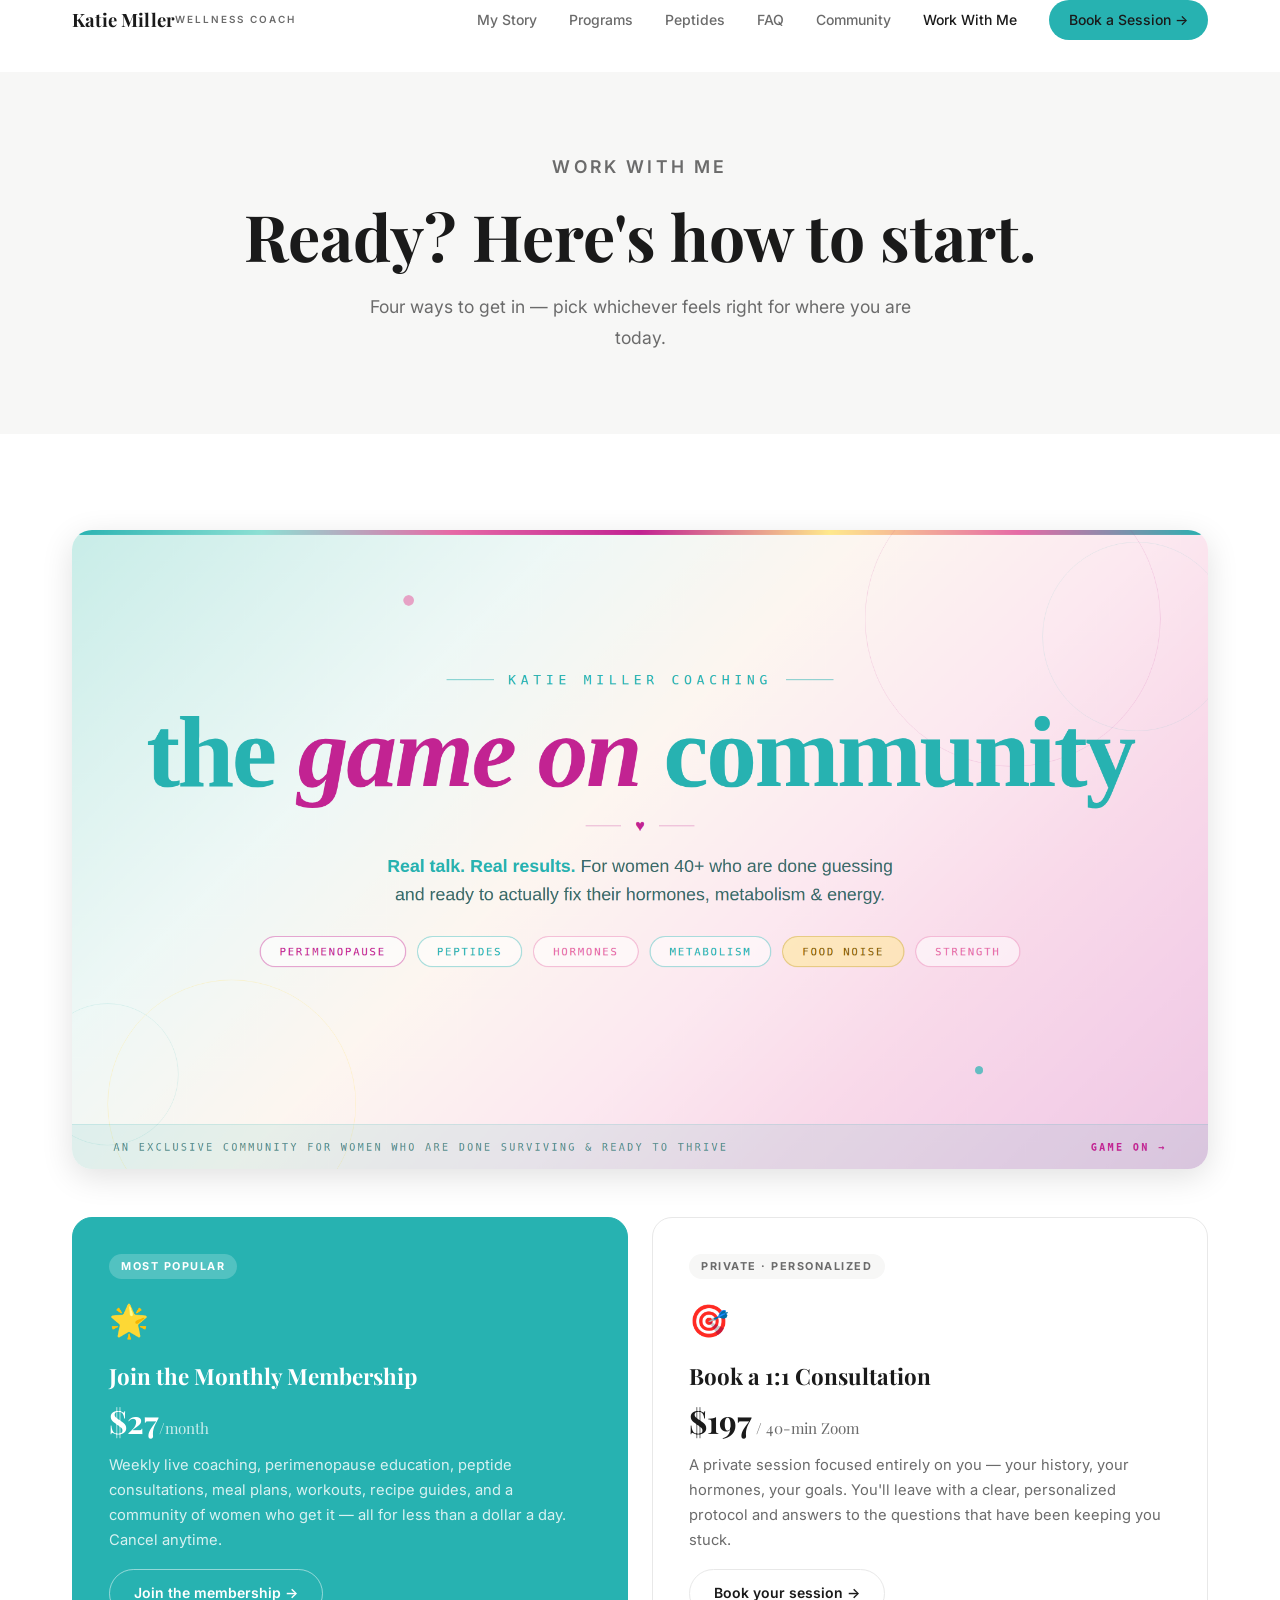
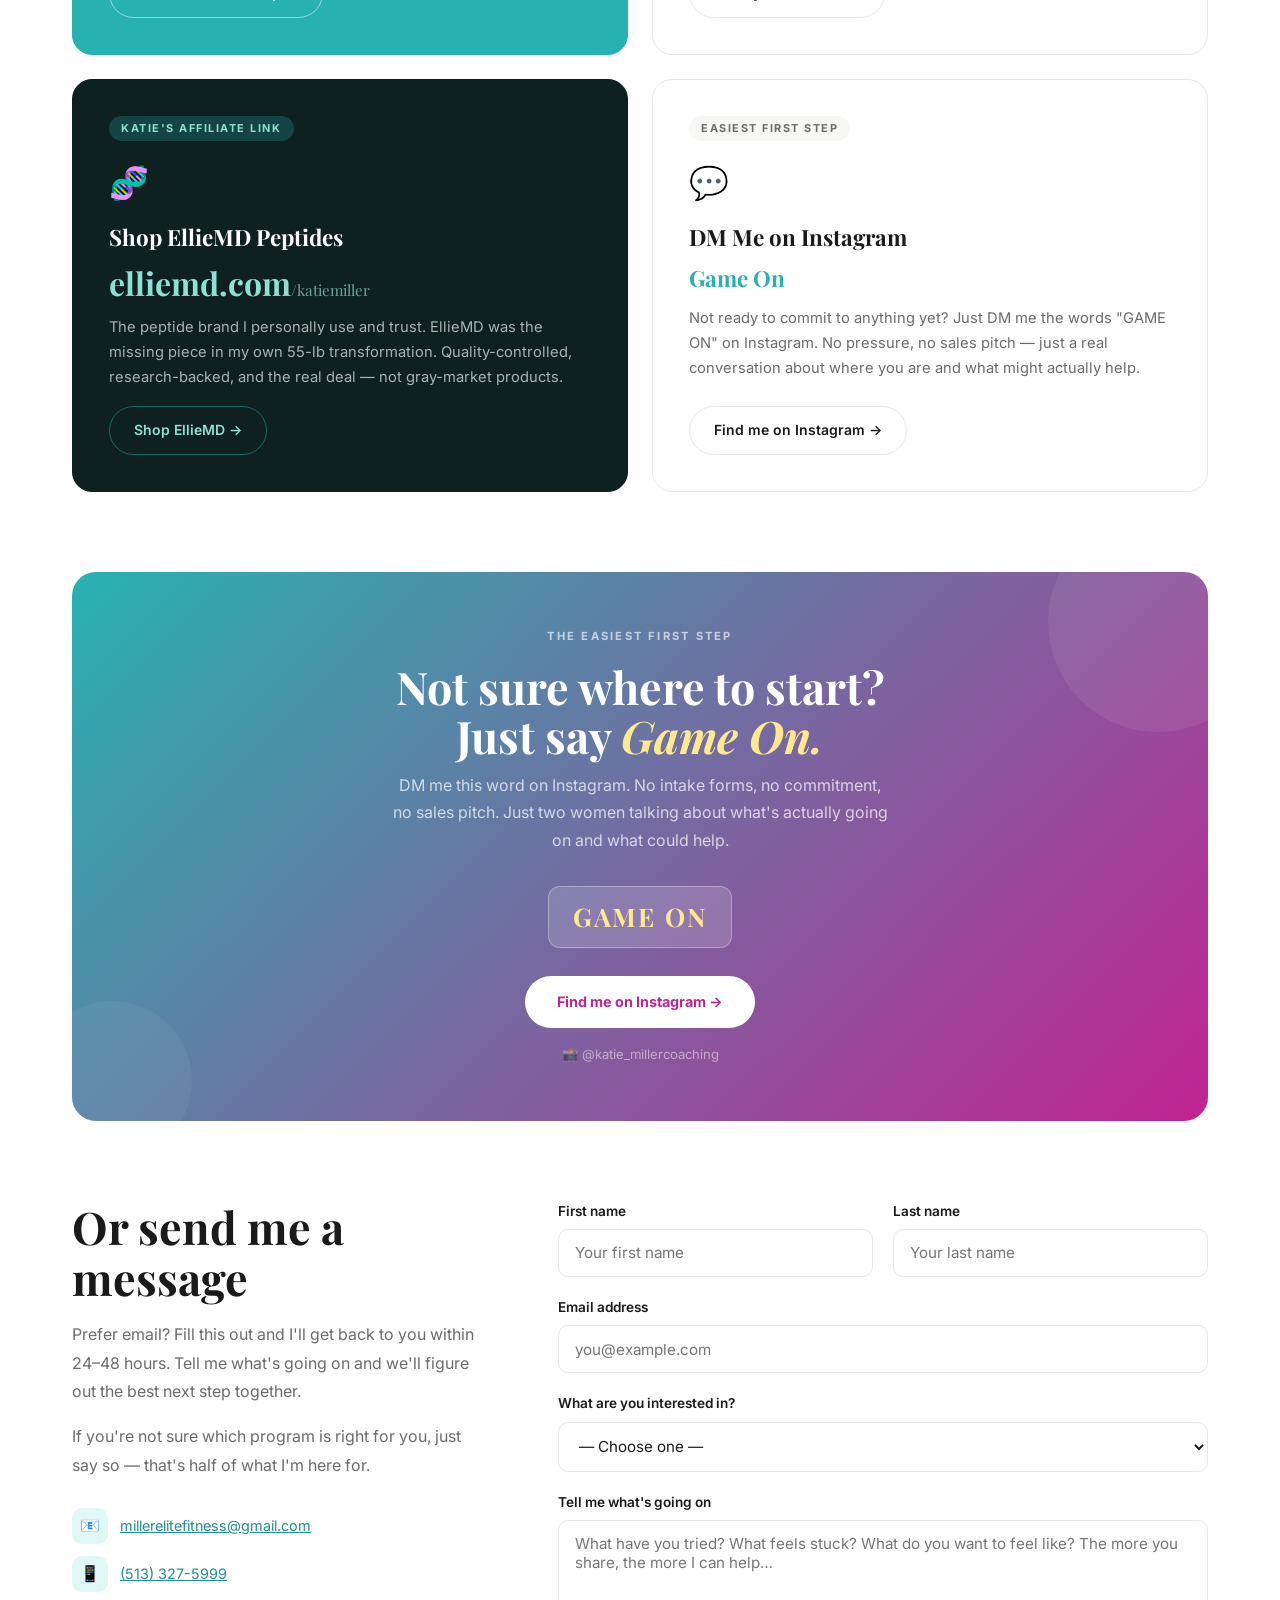
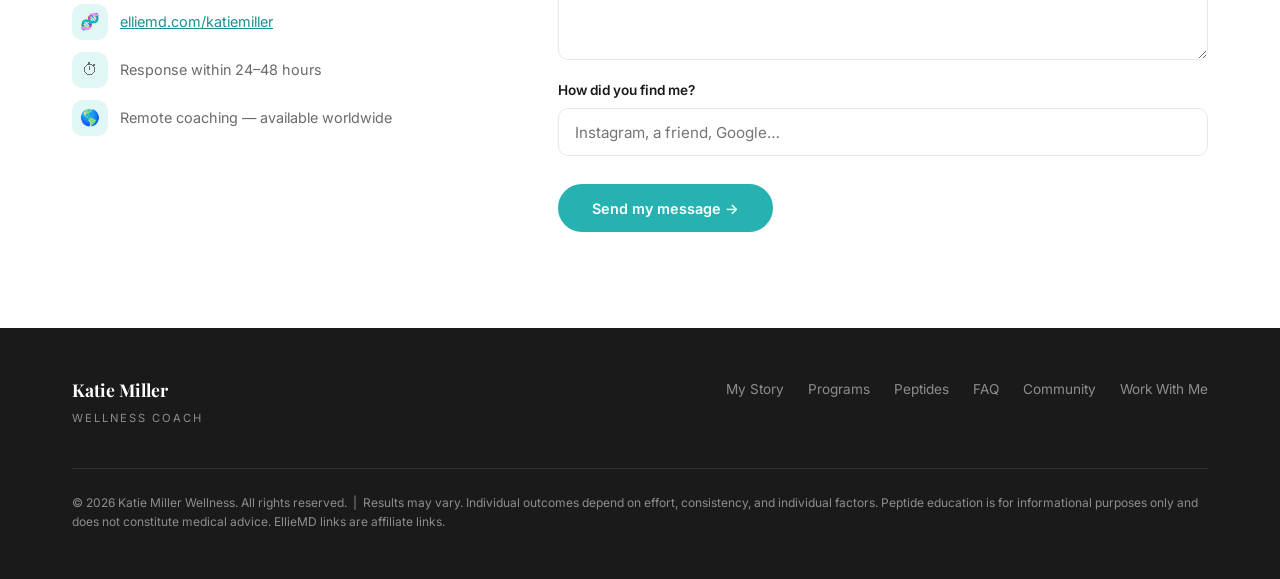
==== commit 51e35428: "Send contact form inquiries to Gmail via FormSubmit The contact form used a mailto: action, which on" ====
--- a/contact.html
+++ b/contact.html
@@ -275,7 +275,7 @@
           <h3 class="pathway__title">Book a 1:1 Consultation</h3>
           <div class="pathway__price">$197<span> / 40-min Zoom</span></div>
           <p class="pathway__desc">A private session focused entirely on you — your history, your hormones, your goals. You'll leave with a clear, personalized protocol and answers to the questions that have been keeping you stuck.</p>
-          <a href="mailto:katie@katiemillercoaching.com?subject=1:1 Consultation Booking" class="pathway__cta">Book your session →</a>
+          <a href="mailto:millerelitefitness@gmail.com?subject=1:1 Consultation Booking" class="pathway__cta">Book your session →</a>
         </div>
 
         <!-- EllieMD -->
@@ -326,7 +326,7 @@
           <div class="contact-detail-list">
             <div class="contact-detail-row">
               <div class="contact-detail-row__icon">📧</div>
-              <a href="mailto:katie@katiemillercoaching.com">katie@katiemillercoaching.com</a>
+              <a href="mailto:millerelitefitness@gmail.com">millerelitefitness@gmail.com</a>
             </div>
             <div class="contact-detail-row">
               <div class="contact-detail-row__icon">📱</div>
@@ -347,7 +347,8 @@
           </div>
         </div>
 
-        <form class="form" action="mailto:katie@katiemillercoaching.com" method="POST" enctype="text/plain">
+        <!-- Submissions are delivered by FormSubmit (formsubmit.co) to millerelitefitness@gmail.com -->
+        <form class="form" action="https://formsubmit.co/millerelitefitness@gmail.com" method="POST">
           <div class="form-row">
             <div class="form-group">
               <label for="first-name">First name</label>
@@ -387,6 +388,9 @@
 
           <!-- Hidden field so you know where submissions came from -->
           <input type="hidden" name="_subject" value="New inquiry from katiemillerwellness.com" />
+          <input type="hidden" name="_template" value="table" />
+          <!-- Spam trap: hidden from people, bots fill it in -->
+          <input type="text" name="_honey" style="display:none" tabindex="-1" autocomplete="off" />
 
           <button type="submit" class="btn btn--primary" style="align-self:flex-start; margin-top:0.5rem;">
             Send my message →
